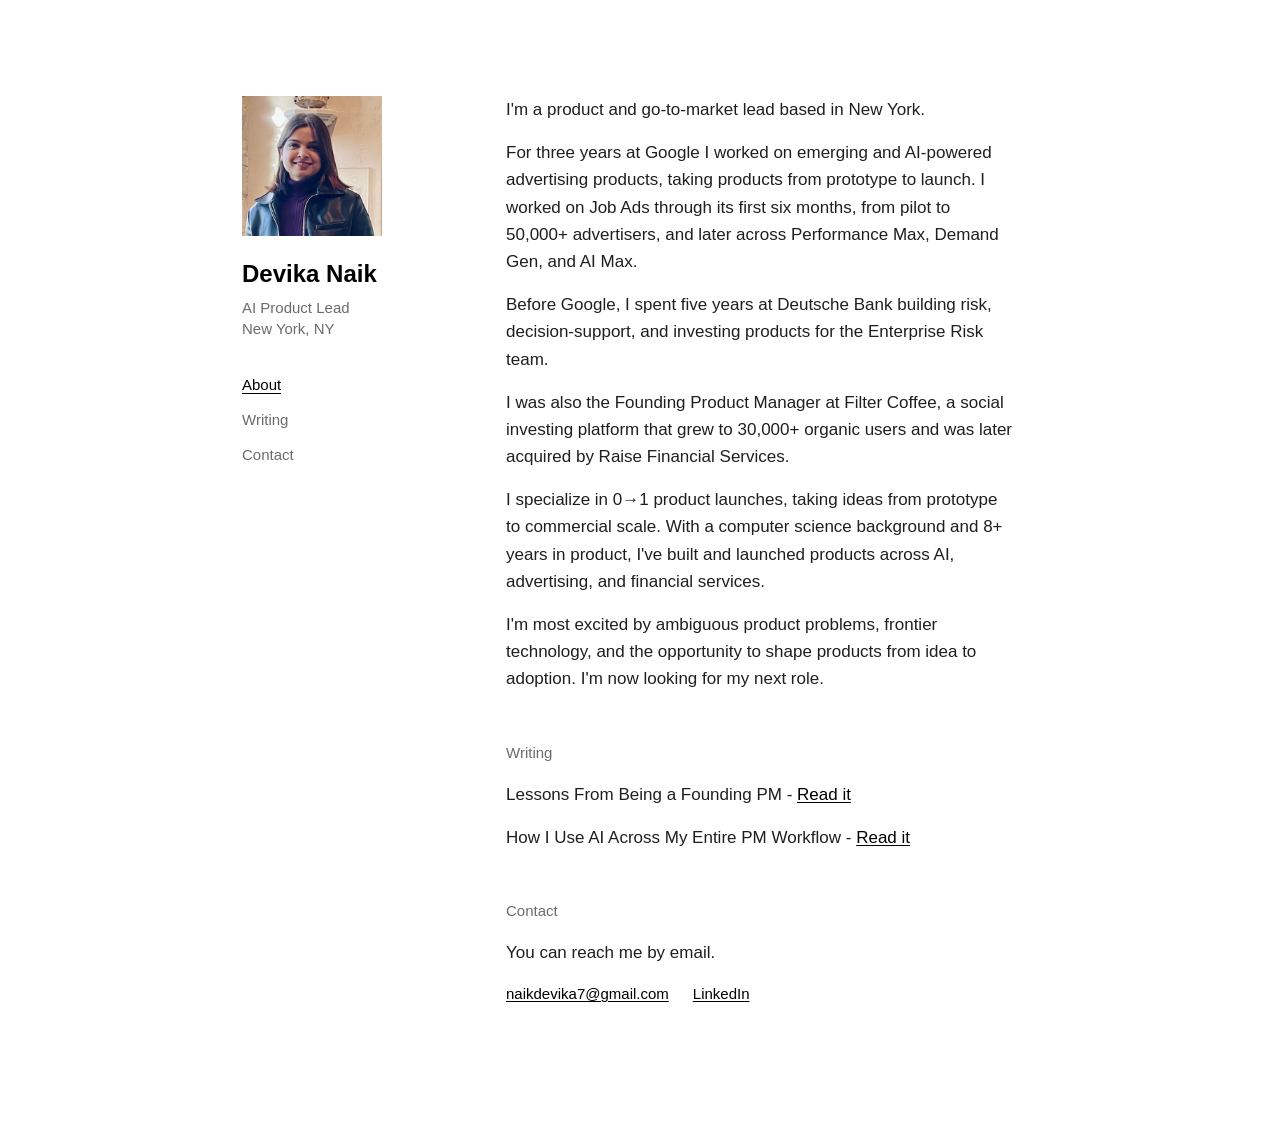
==== index.html @ f000ffae "Writing: replace product-sense essay with Founding PM (links to Medium) - Remove "Developing Product" ====
<!DOCTYPE html>
<html lang="en">
<head>
<meta charset="utf-8">
<meta name="viewport" content="width=device-width, initial-scale=1">
<title>Devika Naik</title>
<meta name="description" content="Devika Naik is a product and go-to-market lead in New York, specializing in 0-to-1 product launches across AI, advertising, and financial services.">
<link rel="canonical" href="https://devika.nyc/">
<meta name="author" content="Devika Naik">
<meta property="og:type" content="website">
<meta property="og:url" content="https://devika.nyc/">
<meta property="og:title" content="Devika Naik">
<meta property="og:description" content="Product and go-to-market lead in New York, specializing in 0-to-1 product launches across AI, advertising, and financial services.">
<meta property="og:image" content="https://devika.nyc/images/devika.jpg">
<meta property="og:image:alt" content="Devika Naik">
<meta name="twitter:card" content="summary">
<meta name="twitter:title" content="Devika Naik">
<meta name="twitter:description" content="Product and go-to-market lead in New York, specializing in 0-to-1 product launches across AI, advertising, and financial services.">
<meta name="twitter:image" content="https://devika.nyc/images/devika.jpg">
<style>
  /* Type scale:  24 / 17 / 15   —  three sizes, nothing else
     Spacing:     multiples of 8px (0.5rem)                     */

  :root {
    --ink: #000000;      /* name, links — the anchors */
    --body: #1f1f1f;     /* paragraphs — softened, easier to read */
    --paper: #ffffff;
    --muted: #6b6b6b;    /* nav, labels — recedes */
    --sans: Arial, Helvetica, sans-serif;
  }

  *, *::before, *::after { box-sizing: border-box; }

  body {
    margin: 0;
    background: var(--paper);
    color: var(--body);
    font: 17px/1.6 var(--sans);
  }

  .page {
    max-width: 860px;
    margin: 0 auto;
    padding: 6rem 2rem 8rem;
    display: grid;
    grid-template-columns: 200px 1fr;
    gap: 4rem;
    align-items: start;
  }

  /* left column */

  .aside { position: sticky; top: 6rem; }

  #photo {
    width: 140px;
    height: 140px;
    object-fit: cover;
    display: block;
    background: #efefef;
    margin-bottom: 1.5rem;
  }

  .name {
    color: var(--ink);
    font-size: 24px;
    font-weight: 700;
    line-height: 1.2;
    margin: 0 0 0.5rem;
  }

  .role {
    font-size: 15px;
    line-height: 1.4;
    color: var(--muted);
    margin: 0 0 2rem;
  }

  nav ul { list-style: none; margin: 0; padding: 0; }

  nav li { margin-bottom: 0.5rem; }

  nav a {
    font-size: 15px;
    color: var(--muted);
    text-decoration: none;
    border-bottom: 1px solid transparent;
  }

  nav a:hover { color: var(--ink); }

  nav a.current { color: var(--ink); border-bottom-color: var(--ink); }

  /* right column */

  section { margin-bottom: 3rem; scroll-margin-top: 3rem; }

  section:last-of-type { margin-bottom: 0; }

  h2 {
    font-size: 15px;
    font-weight: 400;
    color: var(--muted);
    margin: 0 0 1rem;
  }

  p { margin: 0 0 1rem; max-width: 30em; }

  p:last-child { margin-bottom: 0; }

  a { color: var(--ink); text-decoration: underline; text-underline-offset: 2px; }

  a:hover { text-decoration-thickness: 2px; }

  a:focus-visible { outline: 2px solid var(--ink); outline-offset: 3px; }

  .links { display: flex; flex-wrap: wrap; gap: 1.5rem; margin-top: 1rem; }

  .links a { font-size: 15px; }

  /* mobile */

  @media (max-width: 720px) {
    .page {
      grid-template-columns: 1fr;
      gap: 3rem;
      padding: 3rem 1.5rem 5rem;
    }
    .aside { position: static; }
    .role { margin-bottom: 1.5rem; }
    nav ul { display: flex; flex-wrap: wrap; gap: 1.5rem; }
    nav li { margin-bottom: 0; }
  }

  @media (prefers-reduced-motion: no-preference) {
    html { scroll-behavior: smooth; }
  }
</style>
<script type="application/ld+json">
{
  "@context": "https://schema.org",
  "@type": "Person",
  "name": "Devika Naik",
  "url": "https://devika.nyc/",
  "image": "https://devika.nyc/images/devika.jpg",
  "jobTitle": "Product & Go-to-Market Lead",
  "description": "Product and go-to-market lead in New York, specializing in 0-to-1 product launches across AI, advertising, and financial services.",
  "sameAs": ["https://www.linkedin.com/in/devikanaik/"]
}
</script>
</head>
<body>

<div class="page">

  <aside class="aside">
    <img id="photo" src="[data-uri]" alt="Devika Naik">
    <h1 class="name">Devika Naik</h1>
    <p class="role">AI Product Lead<br>New York, NY</p>
    <nav>
      <ul>
        <li><a href="#about">About</a></li>
        <li><a href="#writing">Writing</a></li>
        <li><a href="#contact">Contact</a></li>
      </ul>
    </nav>
  </aside>

  <main>

    <section id="about">
      <p>I'm a product and go-to-market lead based in New York.</p>

      <p>For three years at Google I worked on emerging and AI-powered
      advertising products, taking products from prototype to launch. I worked
      on Job Ads through its first six months, from pilot to 50,000+ advertisers,
      and later across Performance Max, Demand Gen, and AI Max.</p>

      <p>Before Google, I spent five years at Deutsche Bank building risk,
      decision-support, and investing products for the Enterprise Risk team.</p>

      <p>I was also the Founding Product Manager at Filter Coffee, a social
      investing platform that grew to 30,000+ organic users and was later
      acquired by Raise Financial Services.</p>

      <p>I specialize in 0&rarr;1 product launches, taking ideas from prototype
      to commercial scale. With a computer science background and 8+ years in
      product, I've built and launched products across AI, advertising, and
      financial services.</p>

      <p>I'm most excited by ambiguous product problems, frontier technology, and
      the opportunity to shape products from idea to adoption. I'm now looking
      for my next role.</p>
    </section>

    <section id="writing">
      <h2>Writing</h2>
      <p>Lessons From Being a Founding PM -
      <a href="https://devika-naik.medium.com/lessons-from-being-a-founding-pm-6df23fc0f979" target="_blank" rel="noopener noreferrer">Read it</a></p>

      <p>How I Use AI Across My Entire PM Workflow -
      <a href="writing/ai-tools-for-pms.html" target="_blank" rel="noopener noreferrer">Read it</a></p>
    </section>

    <section id="contact">
      <h2>Contact</h2>
      <p>You can reach me by email.</p>
      <div class="links">
        <a href="mailto:naikdevika7@gmail.com">naikdevika7@gmail.com</a>
        <a href="https://www.linkedin.com/in/devikanaik/" target="_blank" rel="noopener noreferrer">LinkedIn</a>
      </div>
    </section>

  </main>
</div>

<script>
  // Mark the section nearest the top of the viewport. Runs on scroll
  // instead of IntersectionObserver, which marked whichever section
  // fired last rather than the one being read.
  const links = [...document.querySelectorAll('nav a')];
  const sections = [...document.querySelectorAll('section')];

  function mark() {
    const line = 120; // px from the top of the viewport
    let active = sections[0];
    for (const s of sections) {
      if (s.getBoundingClientRect().top <= line) active = s;
    }
    // at the very bottom, the last section wins
    if (window.innerHeight + window.scrollY >= document.body.offsetHeight - 2) {
      active = sections[sections.length - 1];
    }
    links.forEach(a => a.classList.toggle('current', a.hash === '#' + active.id));
  }

  mark();
  addEventListener('scroll', mark, { passive: true });
  addEventListener('resize', mark);
</script>

</body>
</html>
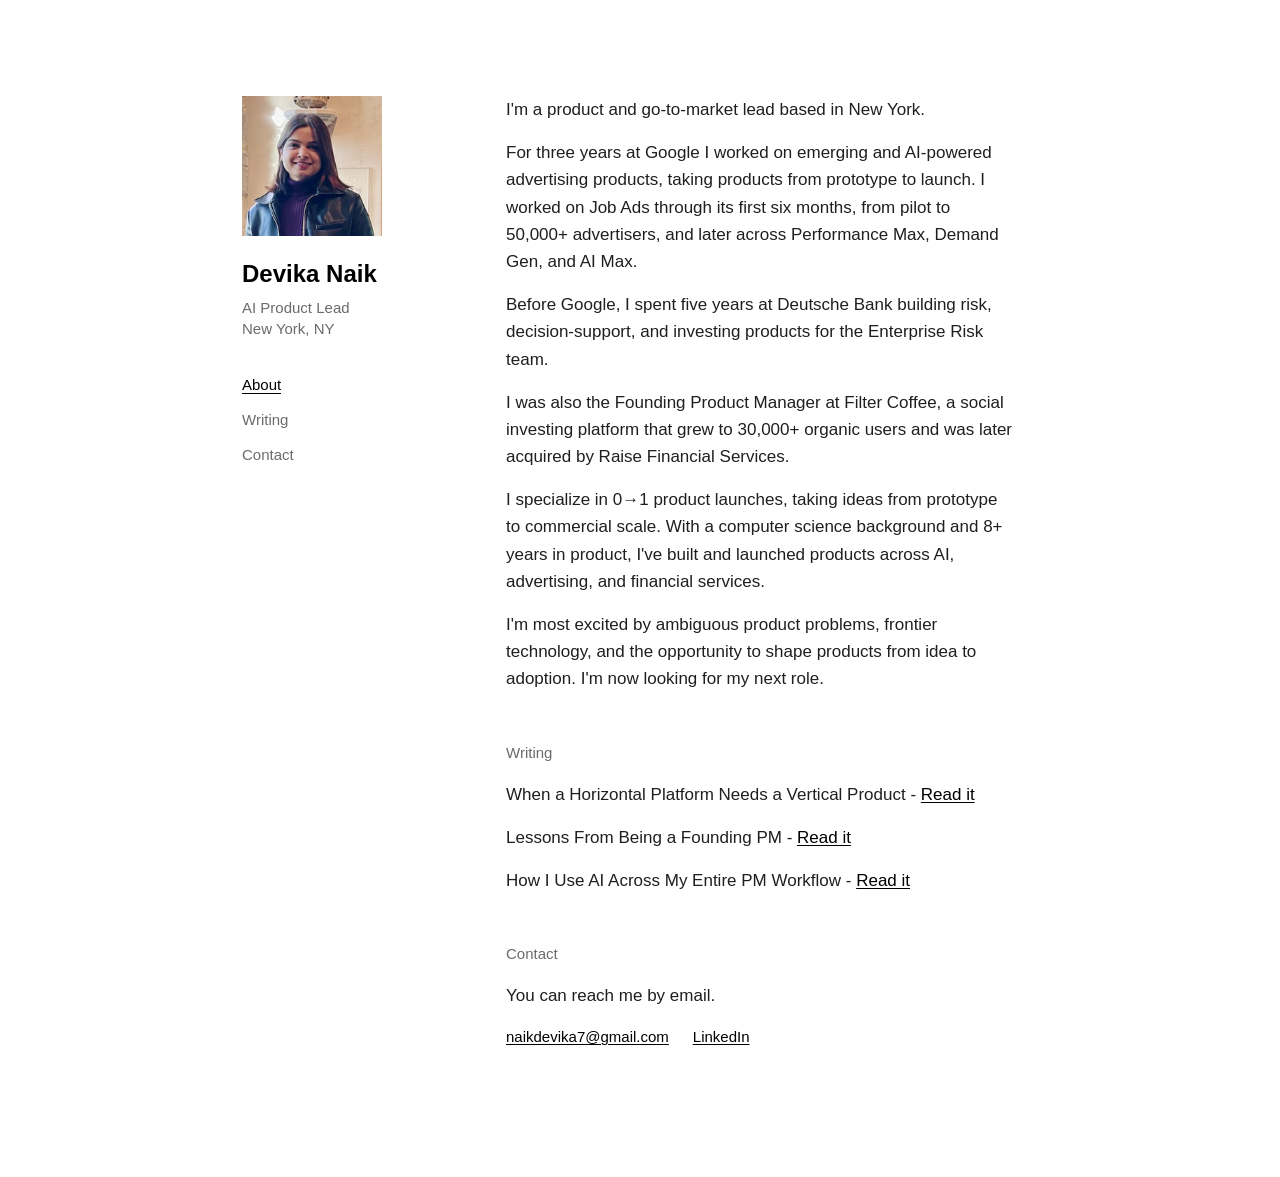
==== commit e604bcf3: "Writing: add "When a Horizontal Platform Needs a Vertical Product" New entry at the top, links out t" ====
--- a/index.html
+++ b/index.html
@@ -195,6 +195,9 @@
 
     <section id="writing">
       <h2>Writing</h2>
+      <p>When a Horizontal Platform Needs a Vertical Product -
+      <a href="https://devika-naik.medium.com/when-a-horizontal-platform-needs-a-vertical-product-b2accd2d2fda" target="_blank" rel="noopener noreferrer">Read it</a></p>
+
       <p>Lessons From Being a Founding PM -
       <a href="https://devika-naik.medium.com/lessons-from-being-a-founding-pm-6df23fc0f979" target="_blank" rel="noopener noreferrer">Read it</a></p>
 
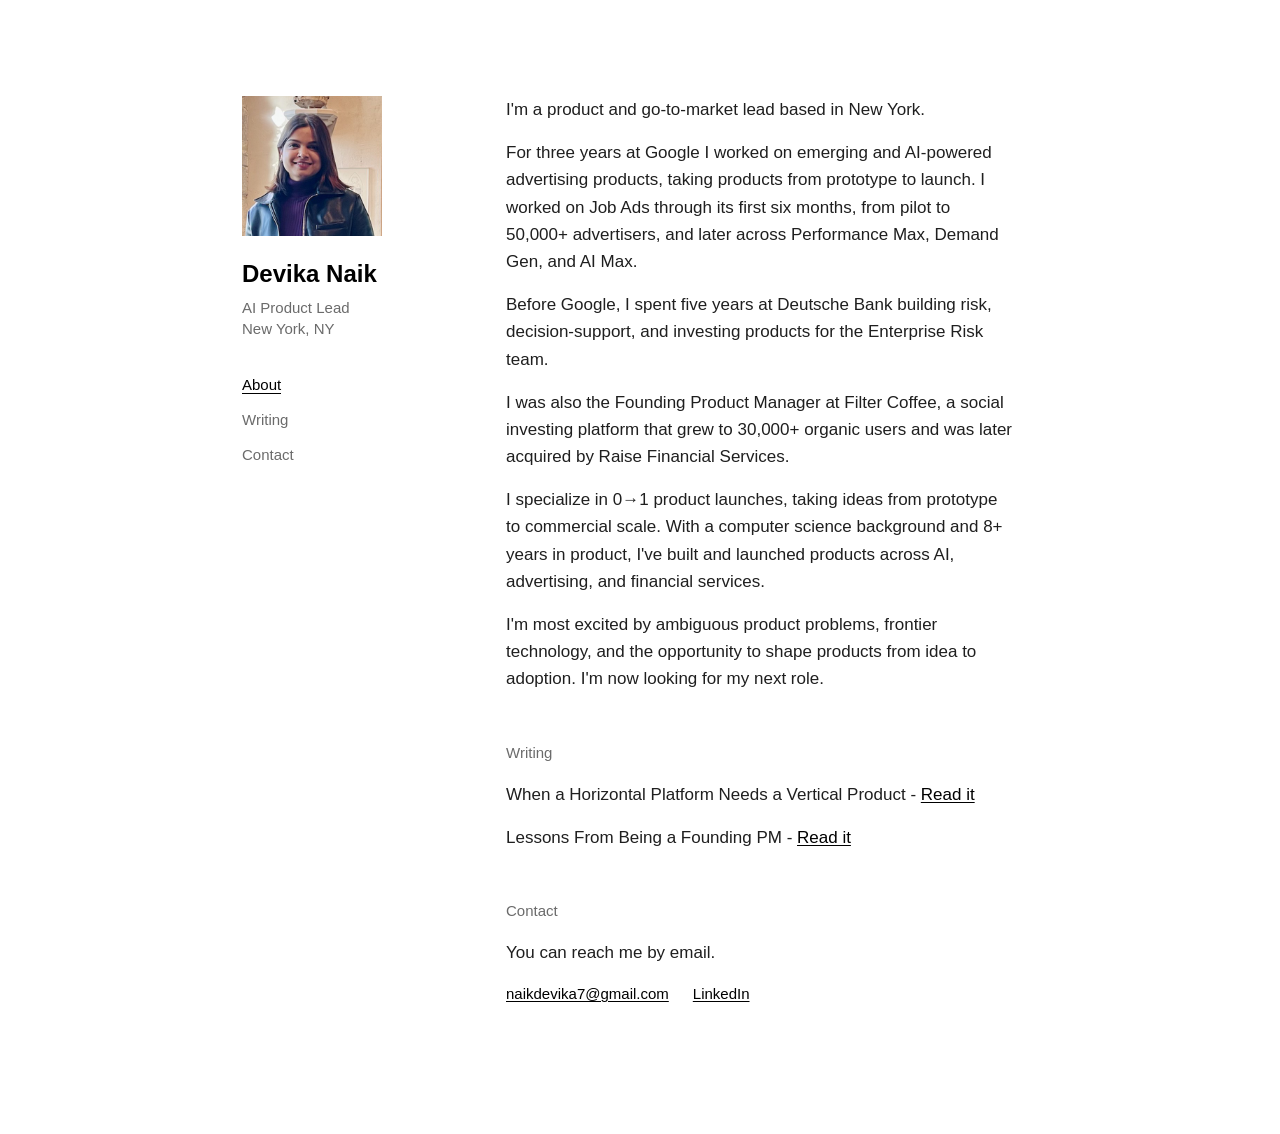
==== commit 43109260: "Writing: drop last on-site essay; all writing now links to Medium - Remove "How I Use AI Across My E" ====
--- a/index.html
+++ b/index.html
@@ -200,9 +200,6 @@
 
       <p>Lessons From Being a Founding PM -
       <a href="https://devika-naik.medium.com/lessons-from-being-a-founding-pm-6df23fc0f979" target="_blank" rel="noopener noreferrer">Read it</a></p>
-
-      <p>How I Use AI Across My Entire PM Workflow -
-      <a href="writing/ai-tools-for-pms.html" target="_blank" rel="noopener noreferrer">Read it</a></p>
     </section>
 
     <section id="contact">
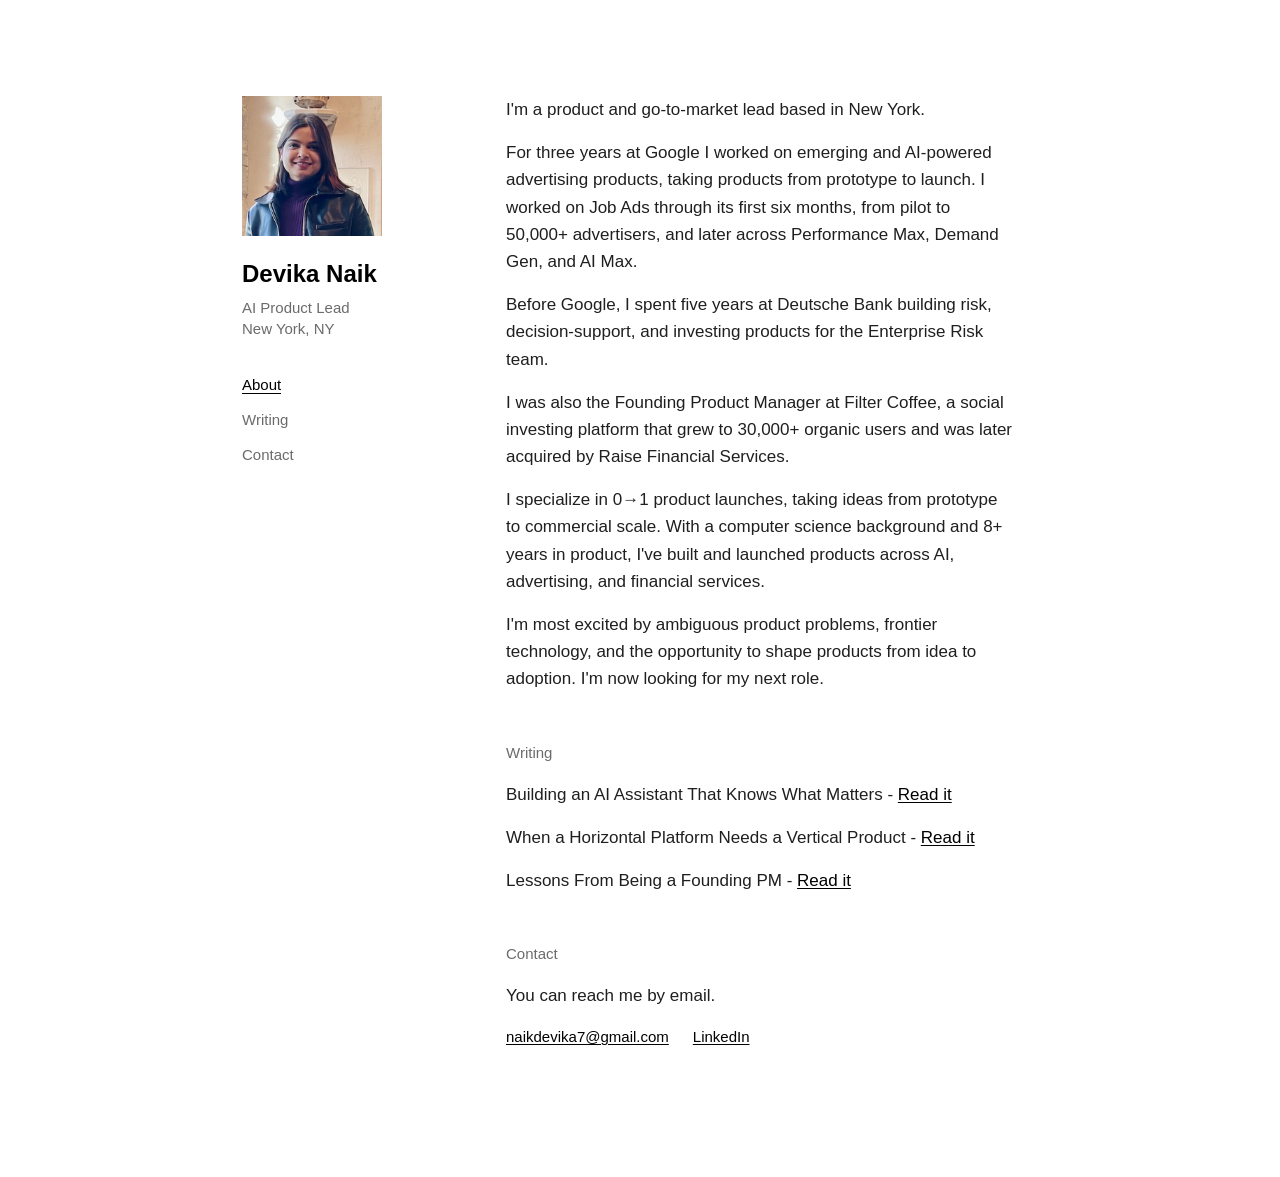
==== commit 9c783089: "Writing: add "Building an AI Assistant That Knows What Matters" New top entry, links to Medium in a " ====
--- a/index.html
+++ b/index.html
@@ -195,6 +195,9 @@
 
     <section id="writing">
       <h2>Writing</h2>
+      <p>Building an AI Assistant That Knows What Matters -
+      <a href="https://devika-naik.medium.com/building-an-ai-assistant-that-knows-what-matters-e298f49ed5f1" target="_blank" rel="noopener noreferrer">Read it</a></p>
+
       <p>When a Horizontal Platform Needs a Vertical Product -
       <a href="https://devika-naik.medium.com/when-a-horizontal-platform-needs-a-vertical-product-b2accd2d2fda" target="_blank" rel="noopener noreferrer">Read it</a></p>
 
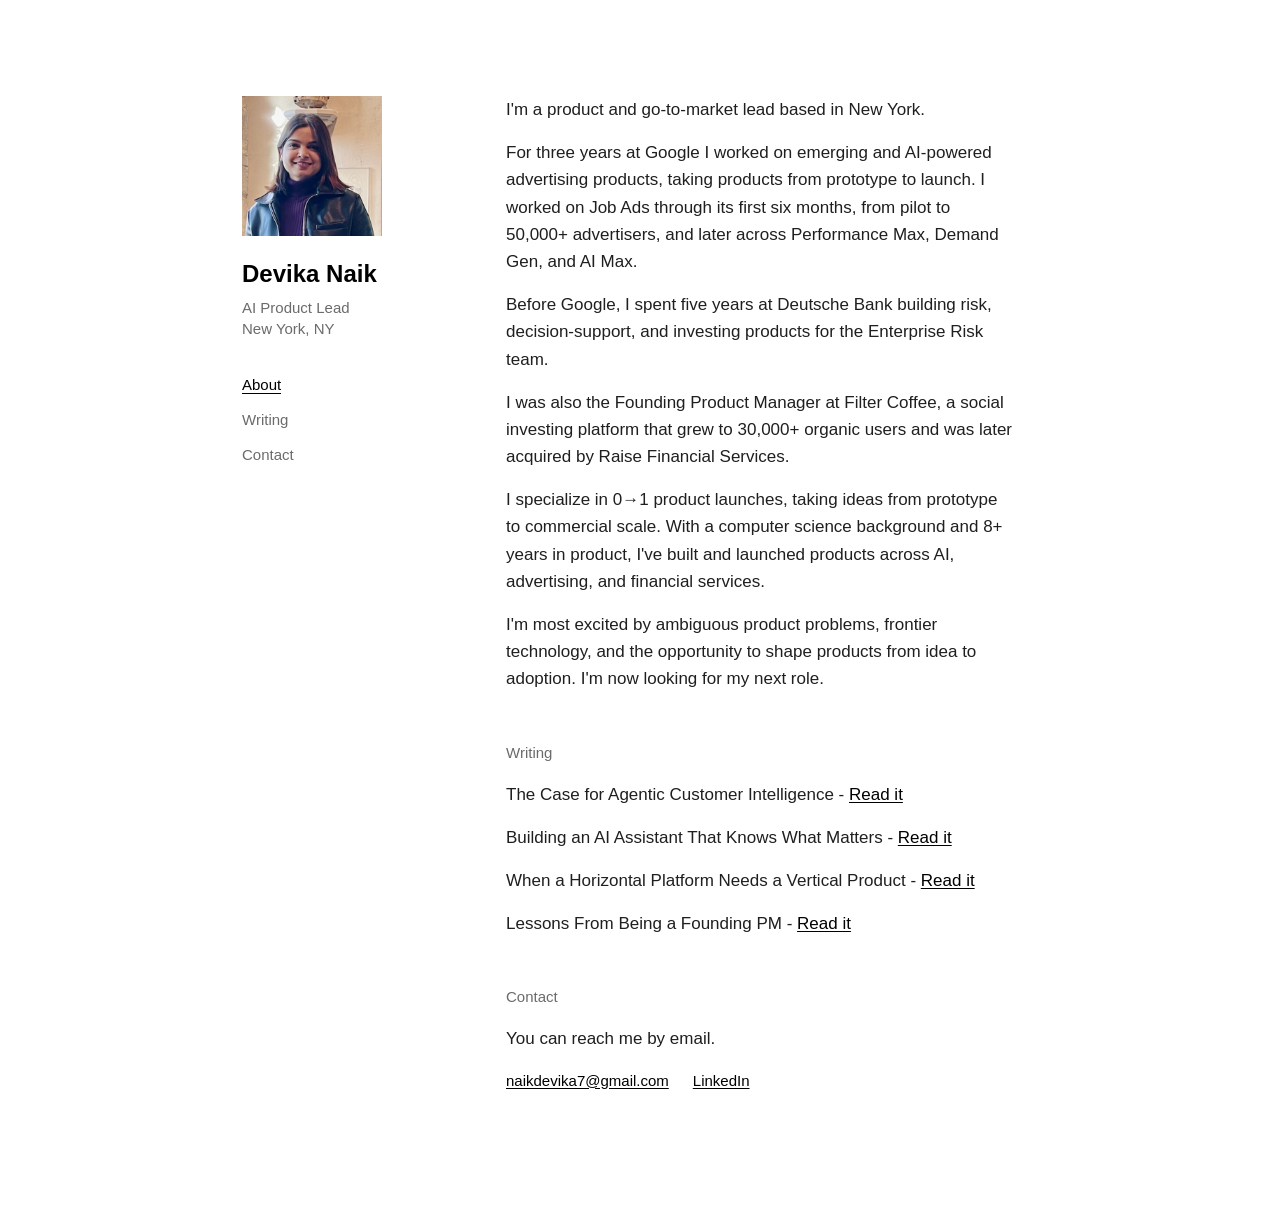
==== commit 3e21cda5: "Writing: add "The Case for Agentic Customer Intelligence" New top entry, links to Medium in a new ta" ====
--- a/index.html
+++ b/index.html
@@ -195,6 +195,9 @@
 
     <section id="writing">
       <h2>Writing</h2>
+      <p>The Case for Agentic Customer Intelligence -
+      <a href="https://devika-naik.medium.com/the-case-for-agentic-customer-intelligence-acd55e8ce460" target="_blank" rel="noopener noreferrer">Read it</a></p>
+
       <p>Building an AI Assistant That Knows What Matters -
       <a href="https://devika-naik.medium.com/building-an-ai-assistant-that-knows-what-matters-e298f49ed5f1" target="_blank" rel="noopener noreferrer">Read it</a></p>
 
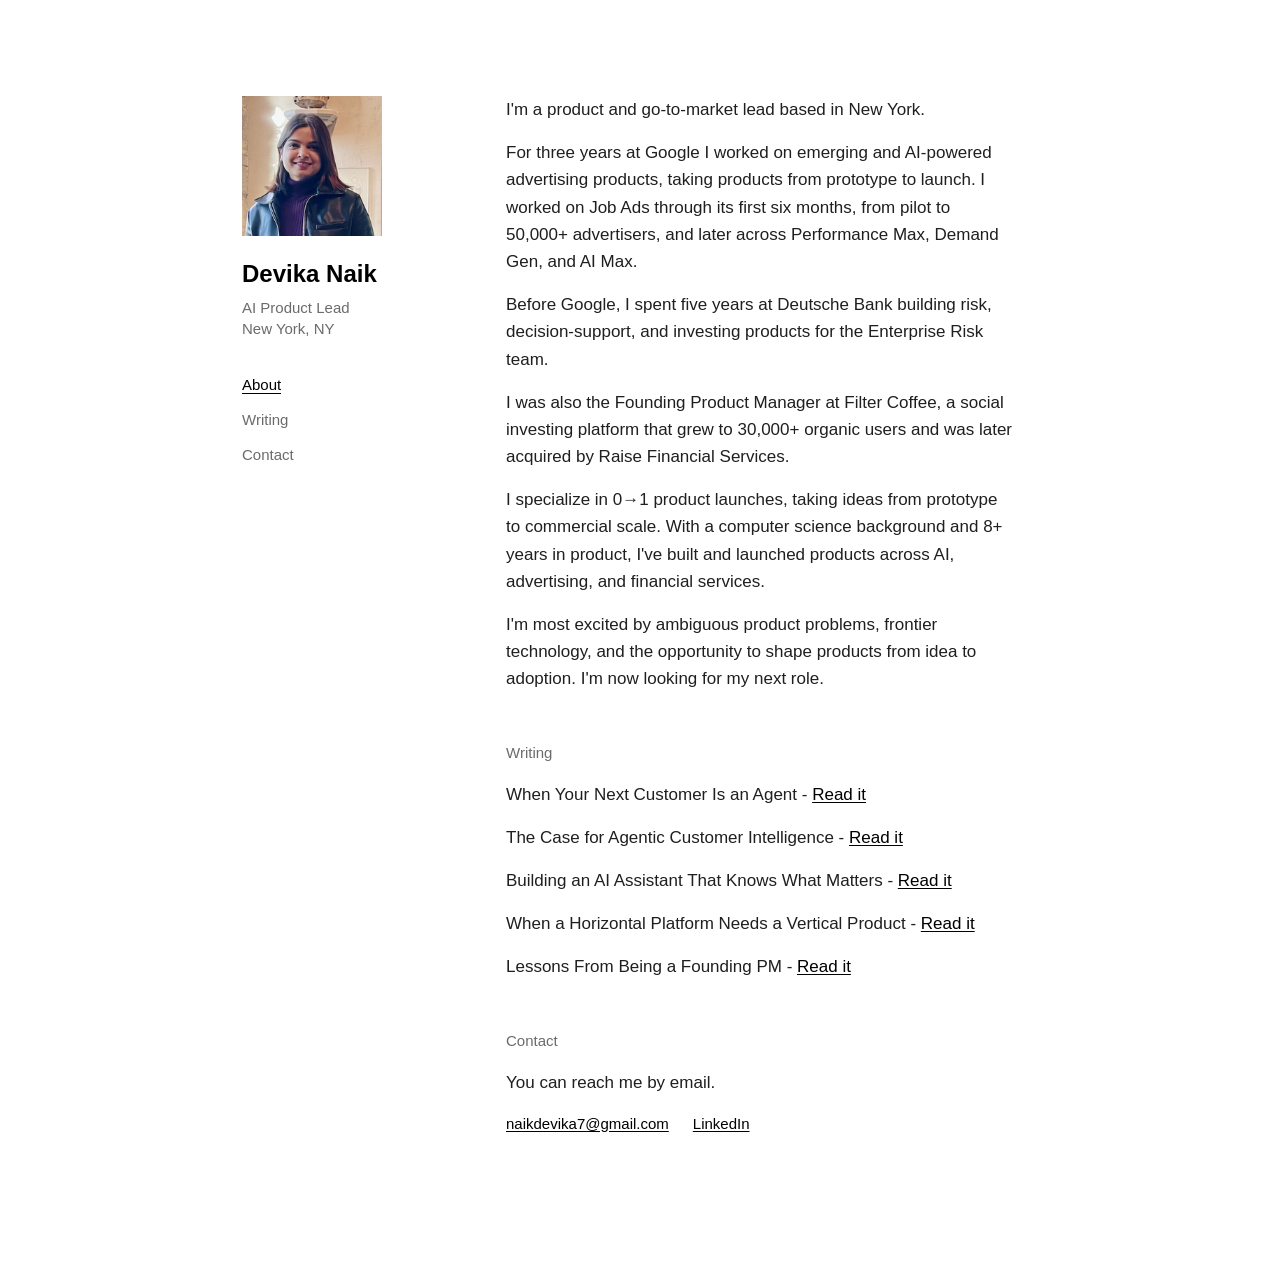
==== commit 4aa31383: "Writing: add "When Your Next Customer Is an Agent" New top entry, links to Medium in a new tab.  Co-" ====
--- a/index.html
+++ b/index.html
@@ -195,6 +195,9 @@
 
     <section id="writing">
       <h2>Writing</h2>
+      <p>When Your Next Customer Is an Agent -
+      <a href="https://devika-naik.medium.com/when-your-next-customer-is-an-agent-340b0c7088ec" target="_blank" rel="noopener noreferrer">Read it</a></p>
+
       <p>The Case for Agentic Customer Intelligence -
       <a href="https://devika-naik.medium.com/the-case-for-agentic-customer-intelligence-acd55e8ce460" target="_blank" rel="noopener noreferrer">Read it</a></p>
 
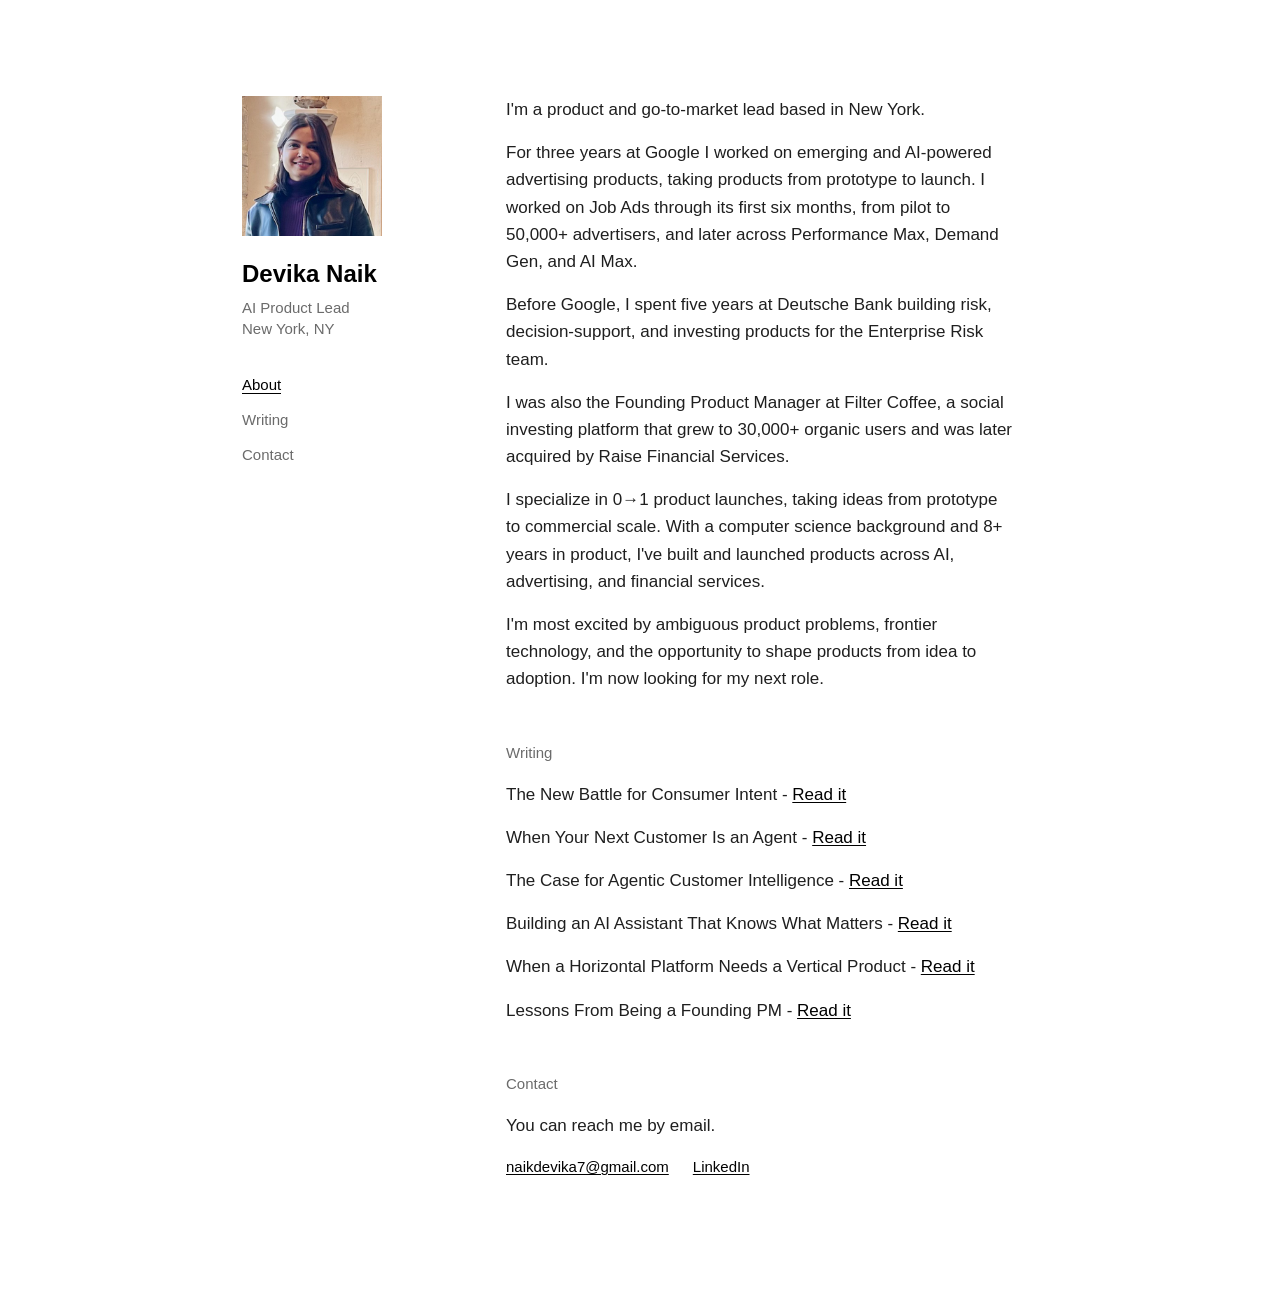
==== commit 8efd4bdf: "Add writing: The New Battle for Consumer Intent Co-Authored-By: Claude Opus 5.5 <noreply@anthropic.c" ====
--- a/index.html
+++ b/index.html
@@ -195,6 +195,8 @@
 
     <section id="writing">
       <h2>Writing</h2>
+      <p>The New Battle for Consumer Intent -
+      <a href="https://devika-naik.medium.com/the-new-battle-for-consumer-intent-3721685960e7" target="_blank" rel="noopener noreferrer">Read it</a></p>
       <p>When Your Next Customer Is an Agent -
       <a href="https://devika-naik.medium.com/when-your-next-customer-is-an-agent-340b0c7088ec" target="_blank" rel="noopener noreferrer">Read it</a></p>
 
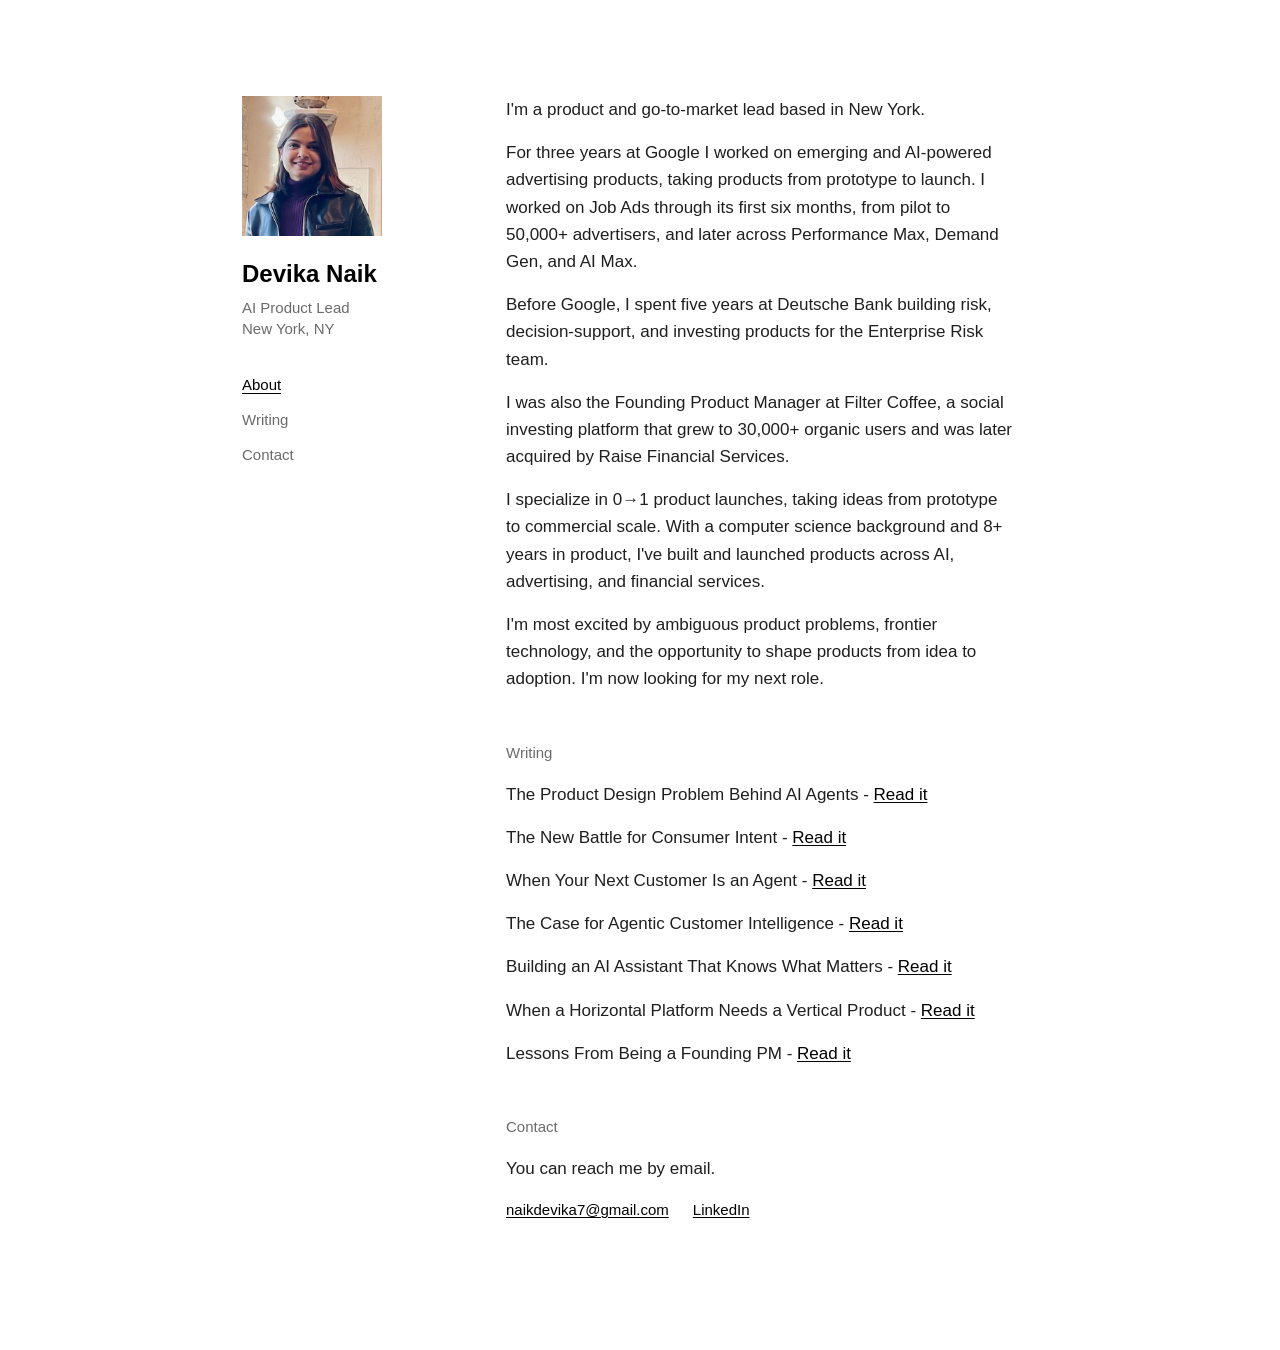
==== commit 4e8e5ff7: "Add writing: The Product Design Problem Behind AI Agents Co-Authored-By: Claude Opus 5.5 <noreply@an" ====
--- a/index.html
+++ b/index.html
@@ -195,6 +195,8 @@
 
     <section id="writing">
       <h2>Writing</h2>
+      <p>The Product Design Problem Behind AI Agents -
+      <a href="https://devika-naik.medium.com/the-product-design-problem-behind-ai-agents-8d4f3716930b" target="_blank" rel="noopener noreferrer">Read it</a></p>
       <p>The New Battle for Consumer Intent -
       <a href="https://devika-naik.medium.com/the-new-battle-for-consumer-intent-3721685960e7" target="_blank" rel="noopener noreferrer">Read it</a></p>
       <p>When Your Next Customer Is an Agent -
